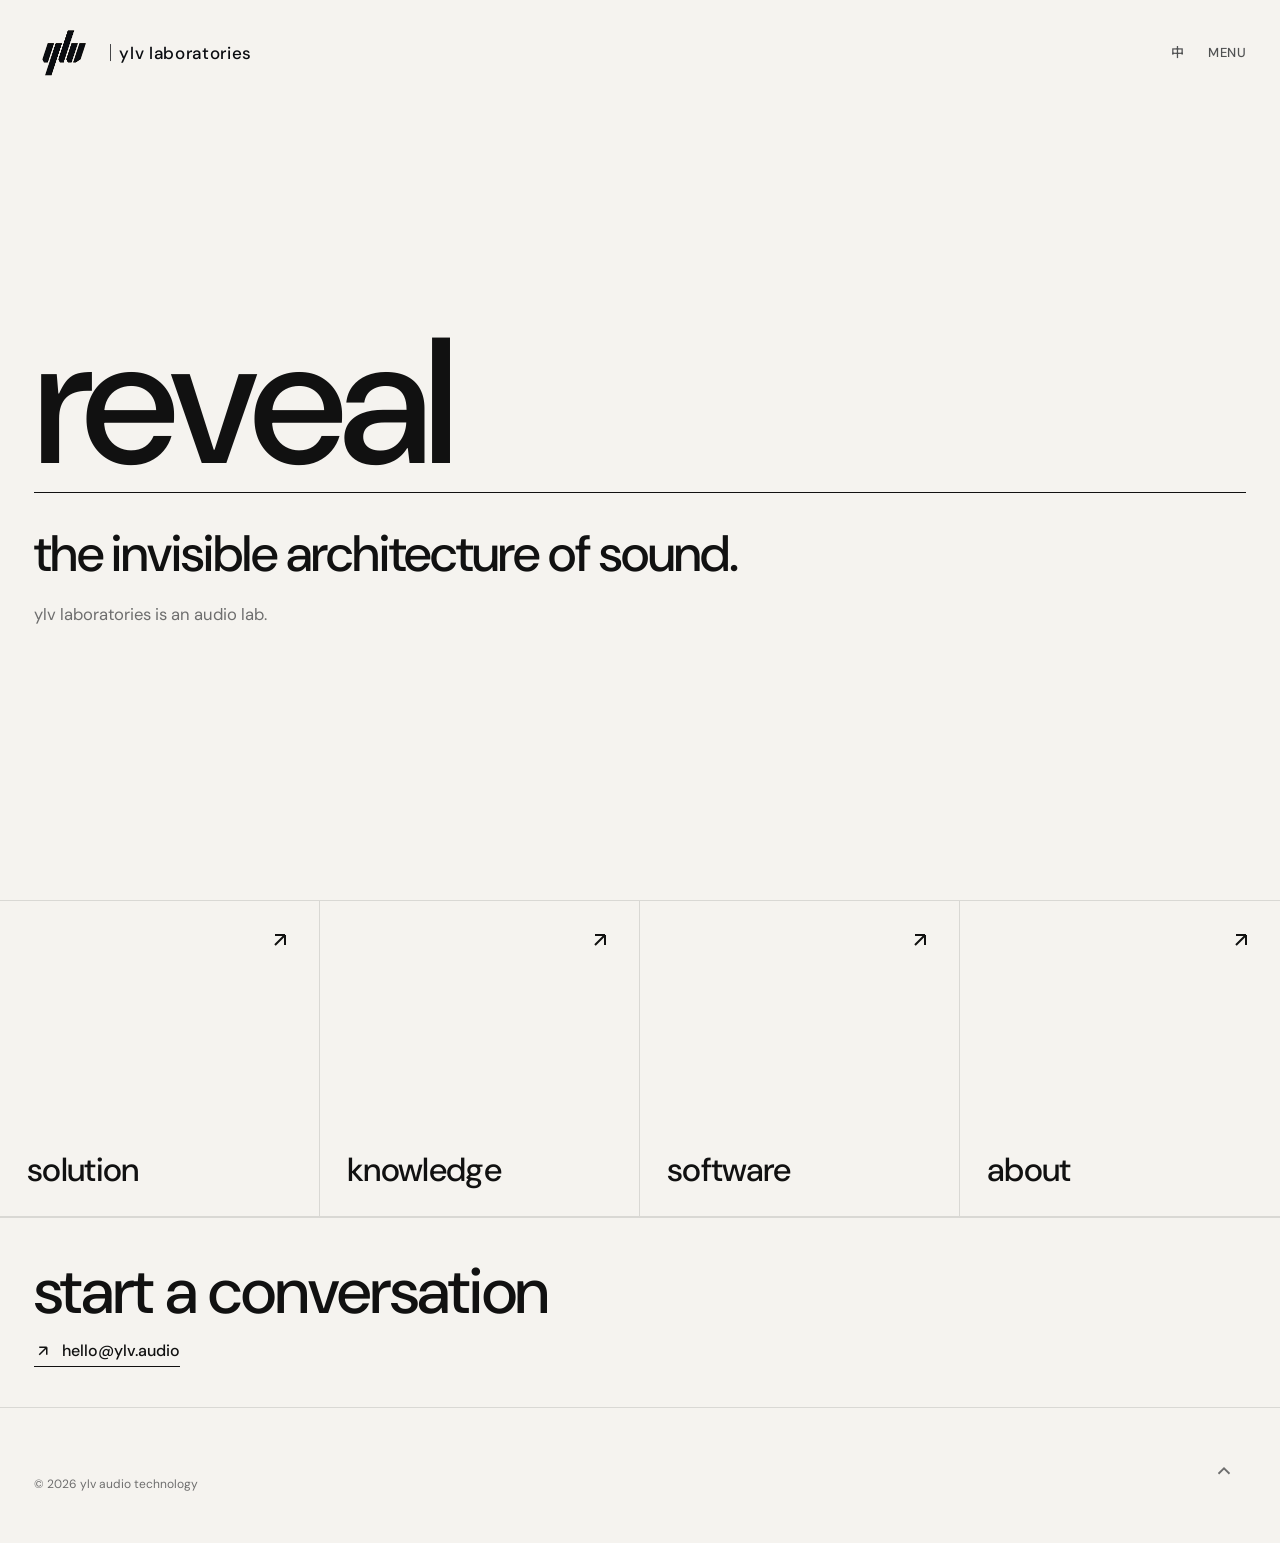
==== en.html @ 5e6a7d62 "website v0.1" ====
<!doctype html>
<html lang="en">
    <head>
        <meta charset="UTF-8" />
        <meta name="viewport" content="width=device-width, initial-scale=1.0" />
        <title>ylv laboratories</title>
        <link rel="stylesheet" href="style.css" />
        <link rel="preconnect" href="https://fonts.googleapis.com" />
        <link rel="preconnect" href="https://fonts.gstatic.com" crossorigin />
        <link
            href="https://fonts.googleapis.com/css2?family=DM+Sans:opsz,wght@9..40,300;9..40,400;9..40,500;9..40,600;9..40,700&family=Noto+Sans+SC:wght@300;400;500;700&display=swap"
            rel="stylesheet"
        />
    </head>
    <body>
        <input type="checkbox" class="menu-check" id="menu-opener" />

        <header class="site-header">
            <a href="en.html" class="logo">
                <img src="Logo/logo.drawio.png" alt="ylv" />
                <span class="logo-text">｜ylv laboratories</span>
            </a>
            <div class="header-actions">
                <a href="index.html" class="lang-switch">中</a>
                <label for="menu-opener" class="menu-btn">MENU</label>
            </div>
        </header>

        <div class="global-menu">
            <div class="menu-header">
                <span class="menu-logo">ylv laboratories</span>
                <label for="menu-opener" class="menu-close">CLOSE</label>
            </div>
            <div class="menu-body">
                <h2>Menu</h2>
                <ul class="menu-list">
                    <li><a href="#products">solution</a></li>
                    <li><a href="#knowledge">knowledge</a></li>
                    <li><a href="#software">software</a></li>
                    <li><a href="#about">about</a></li>
                </ul>
            </div>
        </div>

        <main>
            <section class="fv">
                <h1 class="fv-copy">
                    <span class="fv-line1">reveal</span>
                    <span class="fv-line2"
                        >the invisible architecture of sound.</span
                    >
                </h1>
                <div class="fv-desc">ylv laboratories is an audio lab.</div>
            </section>

            <section class="business" id="products">
                <div class="business-grid">
                    <a href="#" class="business-item">
                        <svg
                            class="i-arrow"
                            viewBox="0 0 24 24"
                            fill="none"
                            stroke="currentColor"
                            stroke-width="2"
                        >
                            <path d="M7 17L17 7M17 7H7M17 7V17" />
                        </svg>
                        <span>solution</span>
                    </a>
                    <a href="#" class="business-item">
                        <svg
                            class="i-arrow"
                            viewBox="0 0 24 24"
                            fill="none"
                            stroke="currentColor"
                            stroke-width="2"
                        >
                            <path d="M7 17L17 7M17 7H7M17 7V17" />
                        </svg>
                        <span>knowledge</span>
                    </a>
                    <a href="#" class="business-item">
                        <svg
                            class="i-arrow"
                            viewBox="0 0 24 24"
                            fill="none"
                            stroke="currentColor"
                            stroke-width="2"
                        >
                            <path d="M7 17L17 7M17 7H7M17 7V17" />
                        </svg>
                        <span>software</span>
                    </a>
                    <a href="#about" class="business-item">
                        <svg
                            class="i-arrow"
                            viewBox="0 0 24 24"
                            fill="none"
                            stroke="currentColor"
                            stroke-width="2"
                        >
                            <path d="M7 17L17 7M17 7H7M17 7V17" />
                        </svg>
                        <span>about</span>
                    </a>
                </div>
            </section>

            <section class="cta" id="contact">
                <div class="cta-inner">
                    <h2>start a conversation</h2>
                    <a href="mailto:hello@ylv.audio" class="cta-link">
                        <svg
                            class="i-arrow"
                            viewBox="0 0 24 24"
                            fill="none"
                            stroke="currentColor"
                            stroke-width="2"
                        >
                            <path d="M7 17L17 7M17 7H7M17 7V17" />
                        </svg>
                        hello@ylv.audio
                    </a>
                </div>
            </section>
        </main>

        <footer class="site-footer" id="about">
            <a
                href="#"
                class="return-top"
                onclick="
                    window.scrollTo({ top: 0, behavior: 'smooth' });
                    return false;
                "
            >
                <svg
                    viewBox="0 0 24 24"
                    fill="none"
                    stroke="currentColor"
                    stroke-width="2"
                >
                    <path d="M18 15L12 9L6 15" />
                </svg>
            </a>
            <div class="copyright">&copy; 2026 ylv audio technology</div>
        </footer>
    </body>
</html>
---- style.css ----
/* ─── reset ─── */
*,
*::before,
*::after {
    box-sizing: border-box;
    margin: 0;
    padding: 0;
}
html {
    scroll-behavior: smooth;
}

:root {
    --bg: #f5f3ef;
    --fg: #111111;
    --muted: #6e6e6e;
    --line: rgba(17, 17, 17, 0.12);
    --space: clamp(1rem, 0.5rem + 2vw, 3rem);
}

body {
    font-family:
        "DM Sans",
        "Noto Sans SC",
        -apple-system,
        BlinkMacSystemFont,
        sans-serif;
    font-size: clamp(15px, 0.85rem + 0.25vw, 17px);
    line-height: 1.45;
    color: var(--fg);
    background: var(--bg);
    -webkit-font-smoothing: antialiased;
}

a {
    color: inherit;
    text-decoration: none;
}
img {
    display: block;
    max-width: 100%;
}
ul {
    list-style: none;
}

/* ─── menu checkbox ─── */
.menu-check {
    position: absolute;
    opacity: 0;
    width: 0;
    height: 0;
}

/* ─── header ─── */
.site-header {
    position: fixed;
    top: 0;
    left: 0;
    right: 0;
    display: flex;
    align-items: center;
    justify-content: space-between;
    padding: 24px var(--space);
    z-index: 100;
    mix-blend-mode: difference;
}

.site-header .logo {
    display: flex;
    align-items: center;
    gap: 10px;
}

.site-header .logo img {
    width: 58px;
    height: 58px;
    object-fit: contain;
    filter: invert(1);
}

.logo-text {
    font-family: "DM Sans", "Noto Sans SC", sans-serif;
    font-size: 17px;
    font-weight: 500;
    letter-spacing: 0.04em;
    color: #fff;
    white-space: nowrap;
}

.header-actions {
    display: flex;
    align-items: center;
    gap: 24px;
    color: #fff;
    font-size: 13px;
    font-weight: 500;
    letter-spacing: 0.04em;
}

.lang-switch {
    opacity: 0.7;
    transition: opacity 0.15s ease;
    cursor: pointer;
}

.lang-switch:hover {
    opacity: 1;
}

.menu-btn,
.menu-close {
    cursor: pointer;
    opacity: 0.7;
    transition: opacity 0.15s ease;
}

.menu-btn:hover,
.menu-close:hover {
    opacity: 1;
}

/* ─── global menu ─── */
.global-menu {
    position: fixed;
    inset: 0;
    background: var(--bg);
    z-index: 200;
    display: flex;
    flex-direction: column;
    padding: 24px var(--space);
    opacity: 0;
    pointer-events: none;
    transition: opacity 0.35s ease;
}

.menu-check:checked ~ .global-menu {
    opacity: 1;
    pointer-events: auto;
}

.menu-header {
    display: flex;
    align-items: center;
    justify-content: space-between;
    margin-bottom: calc(var(--space) * 1.5);
}

.menu-logo {
    font-size: 15px;
    font-weight: 500;
    letter-spacing: 0.01em;
}

.menu-body h2 {
    font-size: 12px;
    font-weight: 500;
    letter-spacing: 0.08em;
    text-transform: uppercase;
    color: var(--muted);
    margin-bottom: calc(var(--space) * 0.8);
}

.menu-list li + li {
    border-top: 1px solid var(--line);
}

.menu-list a {
    display: block;
    padding: calc(var(--space) * 0.5) 0;
    font-size: clamp(28px, 5vw, 56px);
    font-weight: 500;
    letter-spacing: -0.02em;
    transition: opacity 0.15s ease;
}

.menu-list a:hover {
    opacity: 0.45;
}

/* ─── fv / hero ─── */
.fv {
    min-height: 100vh;
    display: flex;
    flex-direction: column;
    justify-content: center;
    padding: 120px var(--space) calc(var(--space) * 2);
}

.fv-copy {
    margin-bottom: calc(var(--space) * 0.6);
}

.fv-line1 {
    display: block;
    font-size: clamp(72px, 14vw, 220px);
    font-weight: 500;
    line-height: 0.85;
    letter-spacing: -0.04em;
    border-bottom: 1px solid var(--fg);
    padding-bottom: 0.08em;
    margin-bottom: 0.18em;
}

.fv-line2 {
    display: block;
    font-size: clamp(28px, 4vw, 64px);
    font-weight: 500;
    line-height: 1.1;
    letter-spacing: -0.02em;
}

:lang(zh-CN) .fv-line1 {
    font-size: clamp(56px, 10vw, 160px);
}

:lang(zh-CN) .fv-line2 {
    font-size: clamp(22px, 2.8vw, 48px);
}

.fv-desc {
    font-size: clamp(15px, 1.3vw, 20px);
    font-weight: 400;
    color: var(--muted);
    max-width: 32ch;
    line-height: 1.5;
}

/* ─── business / nav tiles ─── */
.business {
    border-top: 1px solid var(--line);
    border-bottom: 1px solid var(--line);
}

.business-grid {
    display: grid;
    grid-template-columns: 1fr;
}

@media (min-width: 900px) {
    .business-grid {
        grid-template-columns: repeat(4, 1fr);
    }
}

.business-item {
    position: relative;
    display: flex;
    flex-direction: column;
    justify-content: space-between;
    min-height: clamp(280px, 35vh, 420px);
    padding: calc(var(--space) * 0.8);
    border-bottom: 1px solid var(--line);
    transition: background 0.2s ease;
}

@media (min-width: 900px) {
    .business-item {
        border-bottom: none;
        border-right: 1px solid var(--line);
    }
    .business-item:last-child {
        border-right: none;
    }
}

.business-item:hover {
    background: rgba(17, 17, 17, 0.02);
}

.business-item .i-arrow {
    width: 24px;
    height: 24px;
    align-self: flex-end;
    transition: transform 0.2s ease;
}

.business-item:hover .i-arrow {
    transform: translate(3px, -3px);
}

.business-item span {
    font-size: 33px;
    font-weight: 500;
    line-height: 1.15;
    letter-spacing: -0.02em;
}

/* ─── works / cases list ─── */
.works {
    padding: calc(var(--space) * 1.5) var(--space);
}

.works-header {
    padding-bottom: calc(var(--space) * 0.6);
    border-bottom: 1px solid var(--line);
    margin-bottom: calc(var(--space) * 0.6);
}

.works-header h2 {
    font-size: 12px;
    font-weight: 500;
    letter-spacing: 0.08em;
    text-transform: uppercase;
    color: var(--muted);
}

.works-list li {
    display: grid;
    grid-template-columns: 1fr;
    gap: 12px;
    padding: calc(var(--space) * 0.6) 0;
    border-bottom: 1px solid var(--line);
}

@media (min-width: 768px) {
    .works-list li {
        grid-template-columns: 200px 1fr;
        align-items: baseline;
        gap: 24px;
    }
}

.works-meta {
    display: flex;
    gap: 16px;
    font-size: 13px;
    font-weight: 500;
    color: var(--muted);
}

.works-body h4 {
    font-size: clamp(18px, 2vw, 26px);
    font-weight: 500;
    line-height: 1.25;
    letter-spacing: -0.01em;
}

/* ─── cta ─── */
.cta {
    border-top: 1px solid var(--line);
    padding: calc(var(--space) * 1.2) var(--space);
}

.cta-inner h2 {
    font-size: clamp(32px, 5vw, 64px);
    font-weight: 500;
    line-height: 1.05;
    letter-spacing: -0.02em;
    margin-bottom: calc(var(--space) * 0.4);
}

.cta-inner p {
    font-size: clamp(14px, 1.1vw, 17px);
    color: var(--muted);
    margin-bottom: calc(var(--space) * 0.6);
}

.cta-link {
    display: inline-flex;
    align-items: center;
    gap: 10px;
    font-size: 16px;
    font-weight: 500;
    padding-bottom: 4px;
    border-bottom: 1px solid var(--fg);
    transition: opacity 0.15s ease;
}

.cta-link:hover {
    opacity: 0.5;
}

.cta-link .i-arrow {
    width: 18px;
    height: 18px;
}

/* ─── footer ─── */
.site-footer {
    position: relative;
    padding: calc(var(--space) * 1.2) var(--space) calc(var(--space) * 1.5);
    border-top: 1px solid var(--line);
}

.return-top {
    position: absolute;
    top: calc(var(--space) * 1.2);
    right: var(--space);
    width: 44px;
    height: 44px;
    display: grid;
    place-items: center;
    color: var(--muted);
    transition: color 0.15s ease;
}

.return-top:hover {
    color: var(--fg);
}

.return-top svg {
    width: 22px;
    height: 22px;
}

.footer-dl {
    display: grid;
    grid-template-columns: 24px 1fr;
    gap: 16px;
    padding: calc(var(--space) * 0.5) 0;
    border-bottom: 1px solid var(--line);
}

.footer-dl dt {
    font-size: 13px;
    font-weight: 600;
    color: var(--muted);
}

.footer-dl dd {
    font-size: 15px;
    line-height: 1.5;
}

.footer-dl dd a {
    border-bottom: 1px solid transparent;
    transition:
        border-color 0.15s ease,
        opacity 0.15s ease;
}

.footer-dl dd a:hover {
    border-bottom-color: var(--fg);
    opacity: 0.7;
}

.footer-nav {
    display: flex;
    flex-wrap: wrap;
    gap: 20px;
}

.footer-nav a {
    color: var(--muted);
    transition: color 0.15s ease;
}

.footer-nav a:hover {
    color: var(--fg);
}

.copyright {
    margin-top: calc(var(--space) * 0.8);
    font-size: 12px;
    color: var(--muted);
}
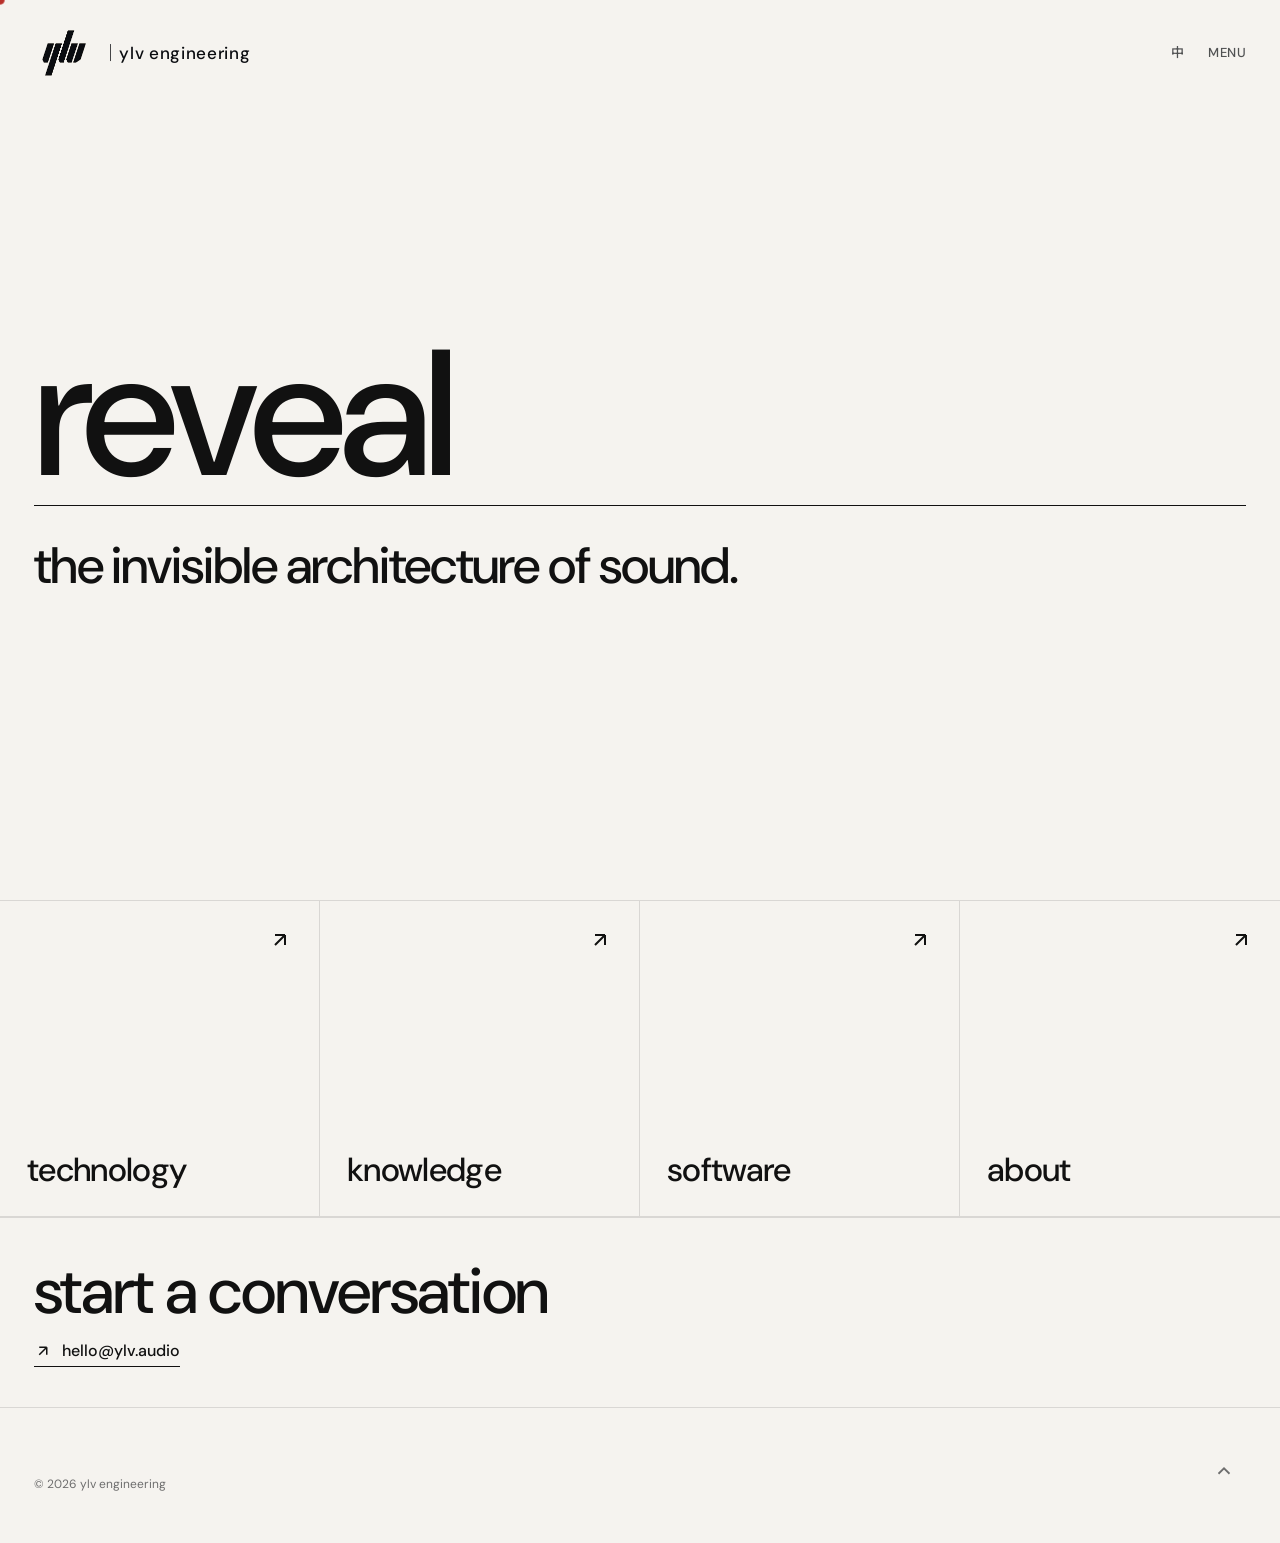
==== commit 31f64176: "update with finer definition" ====
--- a/en.html
+++ b/en.html
@@ -3,7 +3,7 @@
     <head>
         <meta charset="UTF-8" />
         <meta name="viewport" content="width=device-width, initial-scale=1.0" />
-        <title>ylv laboratories</title>
+        <title>ylv engineering</title>
         <link rel="stylesheet" href="style.css" />
         <link rel="preconnect" href="https://fonts.googleapis.com" />
         <link rel="preconnect" href="https://fonts.gstatic.com" crossorigin />
@@ -11,14 +11,114 @@
             href="https://fonts.googleapis.com/css2?family=DM+Sans:opsz,wght@9..40,300;9..40,400;9..40,500;9..40,600;9..40,700&family=Noto+Sans+SC:wght@300;400;500;700&display=swap"
             rel="stylesheet"
         />
+        <style>
+            .custom-cursor {
+                position: fixed;
+                left: 0;
+                top: 0;
+                width: 10px;
+                height: 10px;
+                margin-left: -5px;
+                margin-top: -5px;
+                background: #b8302a;
+                border: 1px solid rgba(255, 255, 255, 0.35);
+                border-radius: 50%;
+                pointer-events: none;
+                z-index: 9999;
+                transition:
+                    width 0.25s ease,
+                    height 0.25s ease,
+                    margin 0.25s ease;
+            }
+            .custom-cursor.hover {
+                width: 20px;
+                height: 20px;
+                margin-left: -10px;
+                margin-top: -10px;
+            }
+            body,
+            a,
+            label,
+            .business-item,
+            .cta-link,
+            .menu-btn,
+            .menu-close,
+            .lang-switch,
+            .return-top {
+                cursor: none;
+            }
+            @media (pointer: coarse) {
+                .custom-cursor {
+                    display: none;
+                }
+                body,
+                a,
+                label,
+                .business-item,
+                .cta-link,
+                .menu-btn,
+                .menu-close,
+                .lang-switch,
+                .return-top {
+                    cursor: auto;
+                }
+            }
+            .reveal {
+                opacity: 0;
+                transform: translateY(28px);
+                transition:
+                    opacity 0.8s cubic-bezier(0.16, 1, 0.3, 1),
+                    transform 0.8s cubic-bezier(0.16, 1, 0.3, 1);
+            }
+            .reveal.revealed {
+                opacity: 1;
+                transform: translateY(0);
+            }
+            .fv-line1,
+            .fv-line2 {
+                opacity: 0;
+                transform: translateY(30px);
+            }
+            .fv-line1 {
+                animation: fadeUp 0.9s cubic-bezier(0.16, 1, 0.3, 1) 0.2s
+                    forwards;
+            }
+            .fv-line2 {
+                animation: fadeUp 0.9s cubic-bezier(0.16, 1, 0.3, 1) 0.45s
+                    forwards;
+            }
+            @keyframes fadeUp {
+                to {
+                    opacity: 1;
+                    transform: translateY(0);
+                }
+            }
+            .business-item {
+                transition:
+                    background 0.2s ease,
+                    transform 0.35s cubic-bezier(0.16, 1, 0.3, 1);
+            }
+            .business-item:hover {
+                transform: translateY(-3px);
+            }
+            .cta-link {
+                transition:
+                    opacity 0.15s ease,
+                    transform 0.25s ease;
+            }
+            .cta-link:hover {
+                transform: translateX(3px);
+            }
+        </style>
     </head>
     <body>
+        <div class="custom-cursor"></div>
         <input type="checkbox" class="menu-check" id="menu-opener" />
 
         <header class="site-header">
             <a href="en.html" class="logo">
-                <img src="Logo/logo.drawio.png" alt="ylv" />
-                <span class="logo-text">｜ylv laboratories</span>
+                <img src="Logo/logo_c.drawio.png" alt="ylv" />
+                <span class="logo-text">｜ylv engineering</span>
             </a>
             <div class="header-actions">
                 <a href="index.html" class="lang-switch">中</a>
@@ -28,13 +128,13 @@
 
         <div class="global-menu">
             <div class="menu-header">
-                <span class="menu-logo">ylv laboratories</span>
+                <span class="menu-logo">ylv engineering</span>
                 <label for="menu-opener" class="menu-close">CLOSE</label>
             </div>
             <div class="menu-body">
                 <h2>Menu</h2>
                 <ul class="menu-list">
-                    <li><a href="#products">solution</a></li>
+                    <li><a href="#products">technology</a></li>
                     <li><a href="#knowledge">knowledge</a></li>
                     <li><a href="#software">software</a></li>
                     <li><a href="#about">about</a></li>
@@ -50,10 +150,9 @@
                         >the invisible architecture of sound.</span
                     >
                 </h1>
-                <div class="fv-desc">ylv laboratories is an audio lab.</div>
             </section>
 
-            <section class="business" id="products">
+            <section class="business reveal" id="products">
                 <div class="business-grid">
                     <a href="#" class="business-item">
                         <svg
@@ -65,7 +164,7 @@
                         >
                             <path d="M7 17L17 7M17 7H7M17 7V17" />
                         </svg>
-                        <span>solution</span>
+                        <span>technology</span>
                     </a>
                     <a href="#" class="business-item">
                         <svg
@@ -106,7 +205,7 @@
                 </div>
             </section>
 
-            <section class="cta" id="contact">
+            <section class="cta reveal" id="contact">
                 <div class="cta-inner">
                     <h2>start a conversation</h2>
                     <a href="mailto:hello@ylv.audio" class="cta-link">
@@ -125,7 +224,7 @@
             </section>
         </main>
 
-        <footer class="site-footer" id="about">
+        <footer class="site-footer reveal" id="about">
             <a
                 href="#"
                 class="return-top"
@@ -143,7 +242,38 @@
                     <path d="M18 15L12 9L6 15" />
                 </svg>
             </a>
-            <div class="copyright">&copy; 2026 ylv audio technology</div>
+            <div class="copyright">&copy; 2026 ylv engineering</div>
         </footer>
+        <script>
+            const cursor = document.querySelector(".custom-cursor");
+            document.addEventListener("mousemove", (e) => {
+                cursor.style.left = e.clientX + "px";
+                cursor.style.top = e.clientY + "px";
+            });
+            const hoverables = document.querySelectorAll(
+                "a, label, .business-item, .cta-link, .menu-btn, .menu-close",
+            );
+            hoverables.forEach((el) => {
+                el.addEventListener("mouseenter", () =>
+                    cursor.classList.add("hover"),
+                );
+                el.addEventListener("mouseleave", () =>
+                    cursor.classList.remove("hover"),
+                );
+            });
+            const reveals = document.querySelectorAll(".reveal");
+            const observer = new IntersectionObserver(
+                (entries) => {
+                    entries.forEach((entry) => {
+                        if (entry.isIntersecting) {
+                            entry.target.classList.add("revealed");
+                            observer.unobserve(entry.target);
+                        }
+                    });
+                },
+                { threshold: 0.08 },
+            );
+            reveals.forEach((el) => observer.observe(el));
+        </script>
     </body>
 </html>
